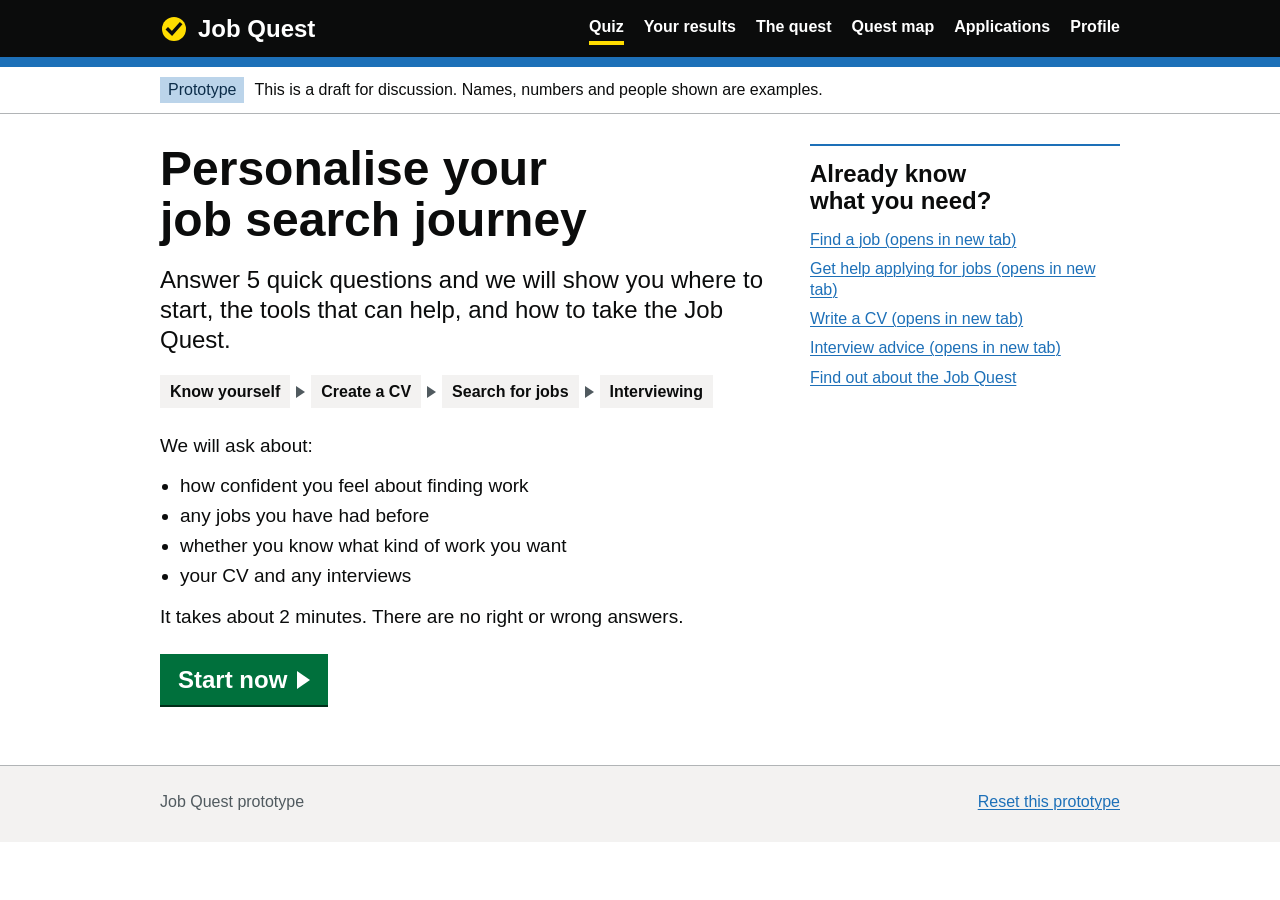
==== index.html @ 482296fd "Add Job Quest prototype Co-Authored-By: Claude Opus 5.5 <noreply@anthropic.com>" ====
<!doctype html>
<html lang="en">
<head>
<meta charset="utf-8">
<meta name="viewport" content="width=device-width, initial-scale=1">
<title>Job Quest</title>
<link rel="stylesheet" href="jq.css">
<style>
/* Landing: start page, then a one-question-per-screen quiz. */
.start-grid { display: grid; grid-template-columns: minmax(0, 2fr) minmax(0, 1fr); gap: 30px; align-items: start; }
@media (max-width: 760px) { .start-grid { grid-template-columns: 1fr; } }
.related { border-top: 2px solid var(--link); padding-top: 15px; font-size: 16px; }
.related h2 { font-size: 24px; }
.related ul { list-style: none; margin: 0; padding: 0; display: grid; gap: 8px; }
.qprog { color: var(--secondary); margin: 0 0 5px; }
.worlds-strip { display: flex; gap: 6px; align-items: center; margin: 20px 0 25px; flex-wrap: wrap; }
.worlds-strip span { font-size: 16px; font-weight: 700; padding: 6px 10px; background: var(--bg-grey); }
.worlds-strip i { width: 0; height: 0; border-style: solid; border-width: 6px 0 6px 9px; border-color: transparent transparent transparent var(--secondary); }
</style>
</head>
<body>

<div id="jq-top"></div>
<main id="main">
  <div class="width">

    <div id="start" class="start-grid">
      <section>
        <h1>Personalise your job search journey</h1>
        <p class="lead" style="margin-bottom:20px">Answer 5 quick questions and we will show you where to start, the tools that can help, and how to take the Job Quest.</p>
        <div class="worlds-strip" aria-label="The 4 parts of the journey">
          <span>Know yourself</span><i></i><span>Create a CV</span><i></i><span>Search for jobs</span><i></i><span>Interviewing</span>
        </div>
        <p>We will ask about:</p>
        <ul class="list">
          <li>how confident you feel about finding work</li>
          <li>any jobs you have had before</li>
          <li>whether you know what kind of work you want</li>
          <li>your CV and any interviews</li>
        </ul>
        <p>It takes about 2 minutes. There are no right or wrong answers.</p>
        <div class="buttons" style="margin-top:25px"><button class="btn start" id="begin" type="button">Start now</button></div>
      </section>
      <aside class="related" aria-labelledby="rel-h">
        <h2 id="rel-h">Already know what you need?</h2>
        <ul>
          <li><a href="https://findajob.dwp.gov.uk/" target="_blank" rel="noopener">Find a job (opens in new tab)</a></li>
          <li><a href="https://www.gov.uk/get-help-applying-for-jobs" target="_blank" rel="noopener">Get help applying for jobs (opens in new tab)</a></li>
          <li><a href="https://nationalcareers.service.gov.uk/careers-advice/cv-sections" target="_blank" rel="noopener">Write a CV (opens in new tab)</a></li>
          <li><a href="https://nationalcareers.service.gov.uk/careers-advice/interview-advice" target="_blank" rel="noopener">Interview advice (opens in new tab)</a></li>
          <li><a href="quest.html">Find out about the Job Quest</a></li>
        </ul>
      </aside>
    </div>

    <form id="quiz" hidden novalidate>
      <a href="#" class="back" id="qback">Back</a>
      <div id="qbody" style="margin-top:20px"></div>
      <button class="btn" type="submit" id="qnext">Continue</button>
    </form>

  </div>
</main>
<div id="jq-foot"></div>

<script src="jq.js"></script>
<script>
JQ.chrome('index.html');
const Q = JQ.QUESTIONS;
const ans = Object.assign({}, JQ.answers() || {});
let step = 0, error = false;
const startEl = document.getElementById('start'), form = document.getElementById('quiz'), body = document.getElementById('qbody');

function show() {
  const q = Q[step];
  document.getElementById('qnext').textContent = step === Q.length - 1 ? 'See my results' : 'Continue';
  body.innerHTML =
    `<div class="${error ? 'error-group' : ''}"><fieldset aria-describedby="${q.hint ? 'hint-' + q.id : ''}">` +
    `<p class="qprog">Question ${step + 1} of ${Q.length}</p>` +
    `<legend><h1>${q.q}</h1></legend>` +
    (q.hint ? `<p class="hint" id="hint-${q.id}">${q.hint}</p>` : '') +
    (error ? `<p class="error-msg" id="err"><span class="visually-hidden">Error: </span>Select an answer</p>` : '') +
    `<div class="radios">` + q.options.map(([v, t], i) =>
      `<div class="radio"><input type="radio" id="${q.id}-${i}" name="${q.id}" value="${v}"${ans[q.id] === v ? ' checked' : ''}><label for="${q.id}-${i}">${t}</label></div>`).join('') +
    `</div></fieldset></div>`;
}
document.getElementById('begin').addEventListener('click', () => { startEl.hidden = true; form.hidden = false; step = 0; error = false; show(); body.querySelector('h1').focus?.(); window.scrollTo(0, 0); });
document.getElementById('qback').addEventListener('click', e => {
  e.preventDefault(); error = false;
  if (step === 0) { form.hidden = true; startEl.hidden = false; } else { step--; show(); }
});
form.addEventListener('submit', e => {
  e.preventDefault();
  const q = Q[step], picked = form.querySelector(`input[name="${q.id}"]:checked`);
  if (!picked) { error = true; show(); return; }
  error = false; ans[q.id] = picked.value;
  if (step < Q.length - 1) { step++; show(); window.scrollTo(0, 0); return; }
  JQ.store.set('jq-answers', ans);
  location.href = 'results.html';
});
</script>
</body>
</html>
---- jq.css ----
/* Job Quest shared styles: public-service look, single light theme by design. */
:root {
  --text: #0b0c0c;
  --secondary: #505a5f;
  --border: #b1b4b6;
  --bg-grey: #f3f2f1;
  --white: #ffffff;
  --link: #1d70b8;
  --link-hover: #003078;
  --focus: #ffdd00;
  --green: #00703c;
  --green-shadow: #002d18;
  --red: #d4351c;
  --purple: #4c2c92;
  --font: arial, 'Helvetica Neue', Helvetica, sans-serif;
  color-scheme: light;
}
* { box-sizing: border-box; }
html, body { margin: 0; }
body { background: var(--white); color: var(--text); font-family: var(--font); font-size: 19px; line-height: 1.32; -webkit-font-smoothing: antialiased; }
.width { max-width: 1020px; margin: 0 auto; padding-left: max(15px, env(safe-area-inset-left, 0px)); padding-right: max(15px, env(safe-area-inset-right, 0px)); }
@media (min-width: 641px) { .width { padding-left: max(30px, env(safe-area-inset-left, 0px)); padding-right: max(30px, env(safe-area-inset-right, 0px)); } }

/* Header */
.header { background: var(--text); color: var(--white); border-bottom: 10px solid var(--link); }
.header .width { padding-block: 12px; display: flex; flex-wrap: wrap; align-items: center; justify-content: space-between; gap: 8px 24px; }
.service { font-weight: 700; font-size: 24px; color: var(--white); display: inline-flex; align-items: center; gap: 10px; text-decoration: none; }
.service:hover { text-decoration: underline; text-decoration-thickness: 3px; }
.nav { list-style: none; margin: 0; padding: 0; display: flex; flex-wrap: wrap; gap: 4px 20px; font-size: 16px; font-weight: 700; }
.nav a { color: var(--white); text-decoration: none; padding-block: 4px; display: inline-block; border-bottom: 4px solid transparent; }
.nav a:hover { text-decoration: underline; }
.nav a[aria-current="page"] { border-bottom-color: var(--focus); }
.header a:focus-visible { outline: 3px solid transparent; background: var(--focus); color: var(--text); box-shadow: 0 -2px var(--focus), 0 4px var(--text); }
.phase { border-bottom: 1px solid var(--border); }
.phase .width { padding-block: 10px; display: flex; gap: 10px; align-items: baseline; font-size: 16px; }

/* Type */
main .width { padding-block: 30px 60px; display: grid; gap: 40px; }
section { min-width: 0; }
.caption { color: var(--secondary); font-size: 24px; margin: 0 0 5px; }
h1 { font-size: clamp(32px, 5vw, 48px); line-height: 1.05; margin: 0 0 20px; font-weight: 700; text-wrap: balance; }
h2 { font-size: clamp(24px, 3.5vw, 36px); margin: 0 0 15px; line-height: 1.1; text-wrap: balance; }
h3 { font-size: 24px; margin: 0 0 10px; line-height: 1.15; }
.lead { font-size: 24px; line-height: 1.25; margin: 0; max-width: 30em; }
p { margin: 0 0 15px; max-width: 34em; }
p:last-child { margin-bottom: 0; }
.body-s { font-size: 16px; }
.muted { color: var(--secondary); }
ul.list, ol.list { margin: 0 0 15px; padding-left: 20px; max-width: 34em; }
ul.list li, ol.list li { margin-bottom: 5px; }
a { color: var(--link); text-underline-offset: .15em; text-decoration-thickness: 1px; }
a:hover { color: var(--link-hover); text-decoration-thickness: 3px; }
a:focus-visible { outline: 3px solid transparent; color: var(--text); background: var(--focus); box-shadow: 0 -2px var(--focus), 0 4px var(--text); text-decoration: none; }
.back { font-size: 16px; color: var(--text); display: inline-flex; gap: 6px; align-items: center; }
.back::before { content: ''; width: 7px; height: 7px; border: solid currentColor; border-width: 0 0 2px 2px; transform: rotate(45deg); }

/* Tags */
.tag { display: inline-block; font-size: 16px; font-weight: 400; padding: 2px 8px 3px; white-space: nowrap; }
.tag.blue { background: #bbd4ea; color: #0c2d4a; }
.tag.green { background: #cce2d8; color: #005a30; }
.tag.grey { background: #e5e6e7; color: #282d30; }
.tag.yellow { background: #fff7bf; color: #594d00; }
.tag.purple { background: #dbd5e9; color: #3d2375; }

/* Buttons */
.buttons { display: flex; flex-wrap: wrap; gap: 15px; align-items: center; }
.btn { font-family: var(--font); font-size: 19px; line-height: 1.2; padding: 8px 12px 7px; border: 2px solid transparent; border-radius: 0; color: var(--white); background: var(--green); box-shadow: 0 2px 0 var(--green-shadow); cursor: pointer; text-decoration: none; display: inline-flex; align-items: center; gap: 10px; }
.btn:hover { background: #005a30; color: var(--white); text-decoration: none; }
.btn.secondary { background: var(--bg-grey); color: var(--text); box-shadow: 0 2px 0 #929191; }
.btn.secondary:hover { background: #dbdad9; }
.btn.start { font-size: 24px; font-weight: 700; padding: 10px 16px 9px; }
.btn.start::after { content: ''; width: 0; height: 0; border-style: solid; border-width: 9px 0 9px 13px; border-color: transparent transparent transparent currentColor; }
.btn:active { transform: translateY(2px); box-shadow: none; }
.btn:disabled { opacity: .5; cursor: not-allowed; }
.btn:focus-visible { outline: 3px solid transparent; background: var(--focus); color: var(--text); box-shadow: 0 2px 0 var(--text); border-color: var(--focus); }
.linkbtn { font: inherit; background: none; border: 0; padding: 0; color: var(--link); text-decoration: underline; text-underline-offset: .15em; text-decoration-thickness: 1px; cursor: pointer; text-align: left; }
.linkbtn:hover { color: var(--link-hover); text-decoration-thickness: 3px; }
.linkbtn:focus-visible { outline: 3px solid transparent; background: var(--focus); color: var(--text); box-shadow: 0 -2px var(--focus), 0 4px var(--text); text-decoration: none; }

/* Blocks */
.inset { padding: 15px; border-left: 10px solid var(--border); max-width: 40em; }
.inset > :last-child { margin-bottom: 0; }
.panel { background: var(--green); color: var(--white); text-align: center; padding: 35px 25px; }
.panel h1 { margin: 0 0 10px; }
.panel p { margin: 0 auto; font-size: 24px; max-width: 26em; }
.card { background: var(--bg-grey); border-top: 5px solid var(--link); padding: 15px 20px 20px; min-width: 0; display: grid; gap: 10px; align-content: start; }
.card h3 { margin: 0; }
.card p { margin: 0; }
.card.rec { border-top-color: var(--focus); background: #fffbe0; }
.cards { display: grid; grid-template-columns: repeat(auto-fit, minmax(240px, 1fr)); gap: 20px; }
.box { border: 1px solid var(--border); padding: 20px; min-width: 0; }

/* Summary list */
.summary { margin: 0; border-top: 1px solid var(--border); }
.summary > div { display: grid; grid-template-columns: minmax(0, 2fr) minmax(0, 3fr) auto; gap: 5px 20px; padding: 10px 0; border-bottom: 1px solid var(--border); }
.summary dt { font-weight: 700; }
.summary dd { margin: 0; }
@media (max-width: 640px) { .summary > div { grid-template-columns: 1fr; } }

/* Forms */
fieldset { border: 0; margin: 0; padding: 0; min-width: 0; }
legend { padding: 0; max-width: 100%; }
legend h1 { margin-bottom: 10px; }
.hint { color: var(--secondary); margin: 0 0 15px; }
.radios { display: grid; gap: 10px; margin-bottom: 30px; }
.radio { display: flex; align-items: flex-start; gap: 12px; position: relative; }
.radio input { appearance: none; -webkit-appearance: none; flex: none; width: 40px; height: 40px; margin: 0; border: 2px solid var(--text); border-radius: 50%; background: var(--white); cursor: pointer; }
.radio input:checked { background: var(--text); box-shadow: inset 0 0 0 8px var(--white); }
.radio input:focus-visible { outline: 3px solid transparent; box-shadow: 0 0 0 4px var(--focus), inset 0 0 0 8px var(--white); }
.radio input:focus-visible:not(:checked) { box-shadow: 0 0 0 4px var(--focus); }
.radio label { padding-top: 8px; cursor: pointer; }
.radio .rh { display: block; color: var(--secondary); font-size: 16px; }
.input { font: inherit; padding: 5px; border: 2px solid var(--text); border-radius: 0; width: 100%; max-width: 20em; height: 40px; }
.input:focus { outline: 3px solid var(--focus); outline-offset: 0; box-shadow: inset 0 0 0 2px var(--text); }
.label { display: block; font-weight: 700; margin-bottom: 5px; }
.error-group { border-left: 5px solid var(--red); padding-left: 15px; }
.error-msg { color: var(--red); font-weight: 700; margin: 0 0 15px; }

/* Details */
details { max-width: 40em; }
details summary { color: var(--link); cursor: pointer; display: inline-block; padding-left: 25px; position: relative; text-decoration: underline; list-style: none; }
details summary::-webkit-details-marker { display: none; }
details summary::before { content: ''; position: absolute; left: 0; top: 4px; border-style: solid; border-width: 7px 0 7px 12px; border-color: transparent transparent transparent currentColor; }
details[open] summary::before { border-width: 12px 7px 0 7px; border-color: currentColor transparent transparent transparent; top: 6px; }
details summary:focus-visible { outline: 3px solid transparent; background: var(--focus); color: var(--text); box-shadow: 0 -2px var(--focus), 0 4px var(--text); text-decoration: none; }
details .details-body { margin-top: 10px; padding: 15px 15px 15px 20px; border-left: 5px solid var(--border); }

/* Meter */
.meter { height: 12px; background: var(--bg-grey); }
.meter > i { display: block; height: 100%; background: var(--green); transition: width .4s ease; }

/* Footer */
.footer { background: var(--bg-grey); border-top: 1px solid var(--border); }
.footer .width { padding-block: 25px 30px; font-size: 16px; color: var(--secondary); display: flex; flex-wrap: wrap; justify-content: space-between; gap: 10px 30px; }
.footer a { color: var(--text); }

@media (prefers-reduced-motion: reduce) { .meter > i { transition: none; } * { animation: none !important; } }
.visually-hidden { position: absolute !important; width: 1px; height: 1px; margin: 0; overflow: hidden; clip: rect(0 0 0 0); clip-path: inset(50%); white-space: nowrap; }
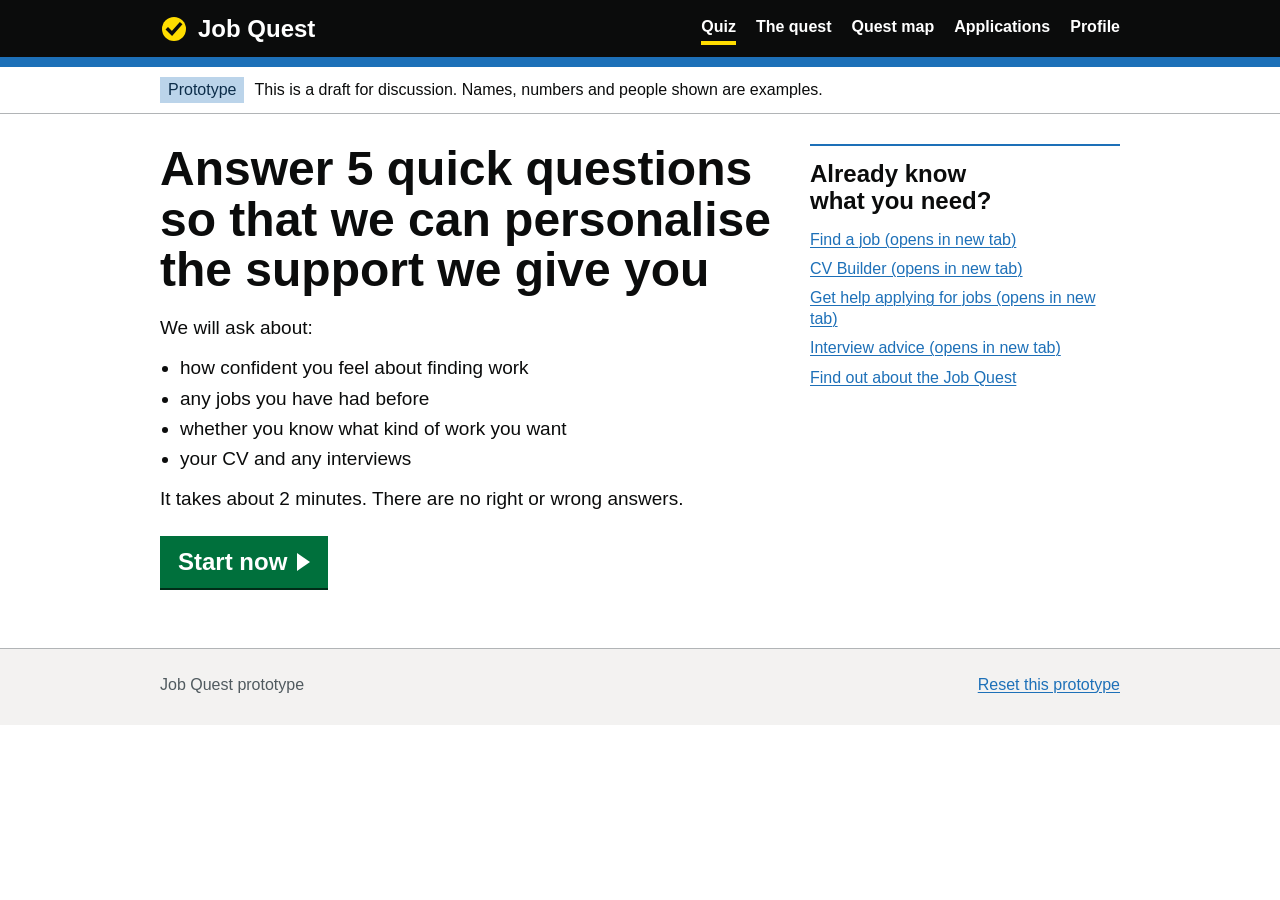
==== commit 44a84ba8: "Quiz on separate pages, show only the relevant next step Co-Authored-By: Claude Opus 5.5 <noreply@an" ====
--- a/index.html
+++ b/index.html
@@ -6,16 +6,12 @@
 <title>Job Quest</title>
 <link rel="stylesheet" href="jq.css">
 <style>
-/* Landing: start page, then a one-question-per-screen quiz. */
+/* Landing: start page. Each quiz question is its own page (question-1.html to question-5.html). */
 .start-grid { display: grid; grid-template-columns: minmax(0, 2fr) minmax(0, 1fr); gap: 30px; align-items: start; }
 @media (max-width: 760px) { .start-grid { grid-template-columns: 1fr; } }
 .related { border-top: 2px solid var(--link); padding-top: 15px; font-size: 16px; }
 .related h2 { font-size: 24px; }
 .related ul { list-style: none; margin: 0; padding: 0; display: grid; gap: 8px; }
-.qprog { color: var(--secondary); margin: 0 0 5px; }
-.worlds-strip { display: flex; gap: 6px; align-items: center; margin: 20px 0 25px; flex-wrap: wrap; }
-.worlds-strip span { font-size: 16px; font-weight: 700; padding: 6px 10px; background: var(--bg-grey); }
-.worlds-strip i { width: 0; height: 0; border-style: solid; border-width: 6px 0 6px 9px; border-color: transparent transparent transparent var(--secondary); }
 </style>
 </head>
 <body>
@@ -23,14 +19,9 @@
 <div id="jq-top"></div>
 <main id="main">
   <div class="width">
-
-    <div id="start" class="start-grid">
+    <div class="start-grid">
       <section>
-        <h1>Personalise your job search journey</h1>
-        <p class="lead" style="margin-bottom:20px">Answer 5 quick questions and we will show you where to start, the tools that can help, and how to take the Job Quest.</p>
-        <div class="worlds-strip" aria-label="The 4 parts of the journey">
-          <span>Know yourself</span><i></i><span>Create a CV</span><i></i><span>Search for jobs</span><i></i><span>Interviewing</span>
-        </div>
+        <h1>Answer 5 quick questions so that we can personalise the support we give you</h1>
         <p>We will ask about:</p>
         <ul class="list">
           <li>how confident you feel about finding work</li>
@@ -39,65 +30,24 @@
           <li>your CV and any interviews</li>
         </ul>
         <p>It takes about 2 minutes. There are no right or wrong answers.</p>
-        <div class="buttons" style="margin-top:25px"><button class="btn start" id="begin" type="button">Start now</button></div>
+        <div class="buttons" style="margin-top:25px"><a class="btn start" href="question-1.html" role="button" draggable="false">Start now</a></div>
       </section>
       <aside class="related" aria-labelledby="rel-h">
         <h2 id="rel-h">Already know what you need?</h2>
         <ul>
-          <li><a href="https://findajob.dwp.gov.uk/" target="_blank" rel="noopener">Find a job (opens in new tab)</a></li>
+          <li><a href="https://www.jobs.service.gov.uk/jobs" target="_blank" rel="noopener">Find a job (opens in new tab)</a></li>
+          <li><a href="https://www.jobs.service.gov.uk/cv" target="_blank" rel="noopener">CV Builder (opens in new tab)</a></li>
           <li><a href="https://www.gov.uk/get-help-applying-for-jobs" target="_blank" rel="noopener">Get help applying for jobs (opens in new tab)</a></li>
-          <li><a href="https://nationalcareers.service.gov.uk/careers-advice/cv-sections" target="_blank" rel="noopener">Write a CV (opens in new tab)</a></li>
           <li><a href="https://nationalcareers.service.gov.uk/careers-advice/interview-advice" target="_blank" rel="noopener">Interview advice (opens in new tab)</a></li>
           <li><a href="quest.html">Find out about the Job Quest</a></li>
         </ul>
       </aside>
     </div>
-
-    <form id="quiz" hidden novalidate>
-      <a href="#" class="back" id="qback">Back</a>
-      <div id="qbody" style="margin-top:20px"></div>
-      <button class="btn" type="submit" id="qnext">Continue</button>
-    </form>
-
   </div>
 </main>
 <div id="jq-foot"></div>
 
 <script src="jq.js"></script>
-<script>
-JQ.chrome('index.html');
-const Q = JQ.QUESTIONS;
-const ans = Object.assign({}, JQ.answers() || {});
-let step = 0, error = false;
-const startEl = document.getElementById('start'), form = document.getElementById('quiz'), body = document.getElementById('qbody');
-
-function show() {
-  const q = Q[step];
-  document.getElementById('qnext').textContent = step === Q.length - 1 ? 'See my results' : 'Continue';
-  body.innerHTML =
-    `<div class="${error ? 'error-group' : ''}"><fieldset aria-describedby="${q.hint ? 'hint-' + q.id : ''}">` +
-    `<p class="qprog">Question ${step + 1} of ${Q.length}</p>` +
-    `<legend><h1>${q.q}</h1></legend>` +
-    (q.hint ? `<p class="hint" id="hint-${q.id}">${q.hint}</p>` : '') +
-    (error ? `<p class="error-msg" id="err"><span class="visually-hidden">Error: </span>Select an answer</p>` : '') +
-    `<div class="radios">` + q.options.map(([v, t], i) =>
-      `<div class="radio"><input type="radio" id="${q.id}-${i}" name="${q.id}" value="${v}"${ans[q.id] === v ? ' checked' : ''}><label for="${q.id}-${i}">${t}</label></div>`).join('') +
-    `</div></fieldset></div>`;
-}
-document.getElementById('begin').addEventListener('click', () => { startEl.hidden = true; form.hidden = false; step = 0; error = false; show(); body.querySelector('h1').focus?.(); window.scrollTo(0, 0); });
-document.getElementById('qback').addEventListener('click', e => {
-  e.preventDefault(); error = false;
-  if (step === 0) { form.hidden = true; startEl.hidden = false; } else { step--; show(); }
-});
-form.addEventListener('submit', e => {
-  e.preventDefault();
-  const q = Q[step], picked = form.querySelector(`input[name="${q.id}"]:checked`);
-  if (!picked) { error = true; show(); return; }
-  error = false; ans[q.id] = picked.value;
-  if (step < Q.length - 1) { step++; show(); window.scrollTo(0, 0); return; }
-  JQ.store.set('jq-answers', ans);
-  location.href = 'results.html';
-});
-</script>
+<script>JQ.chrome('index.html');</script>
 </body>
 </html>
